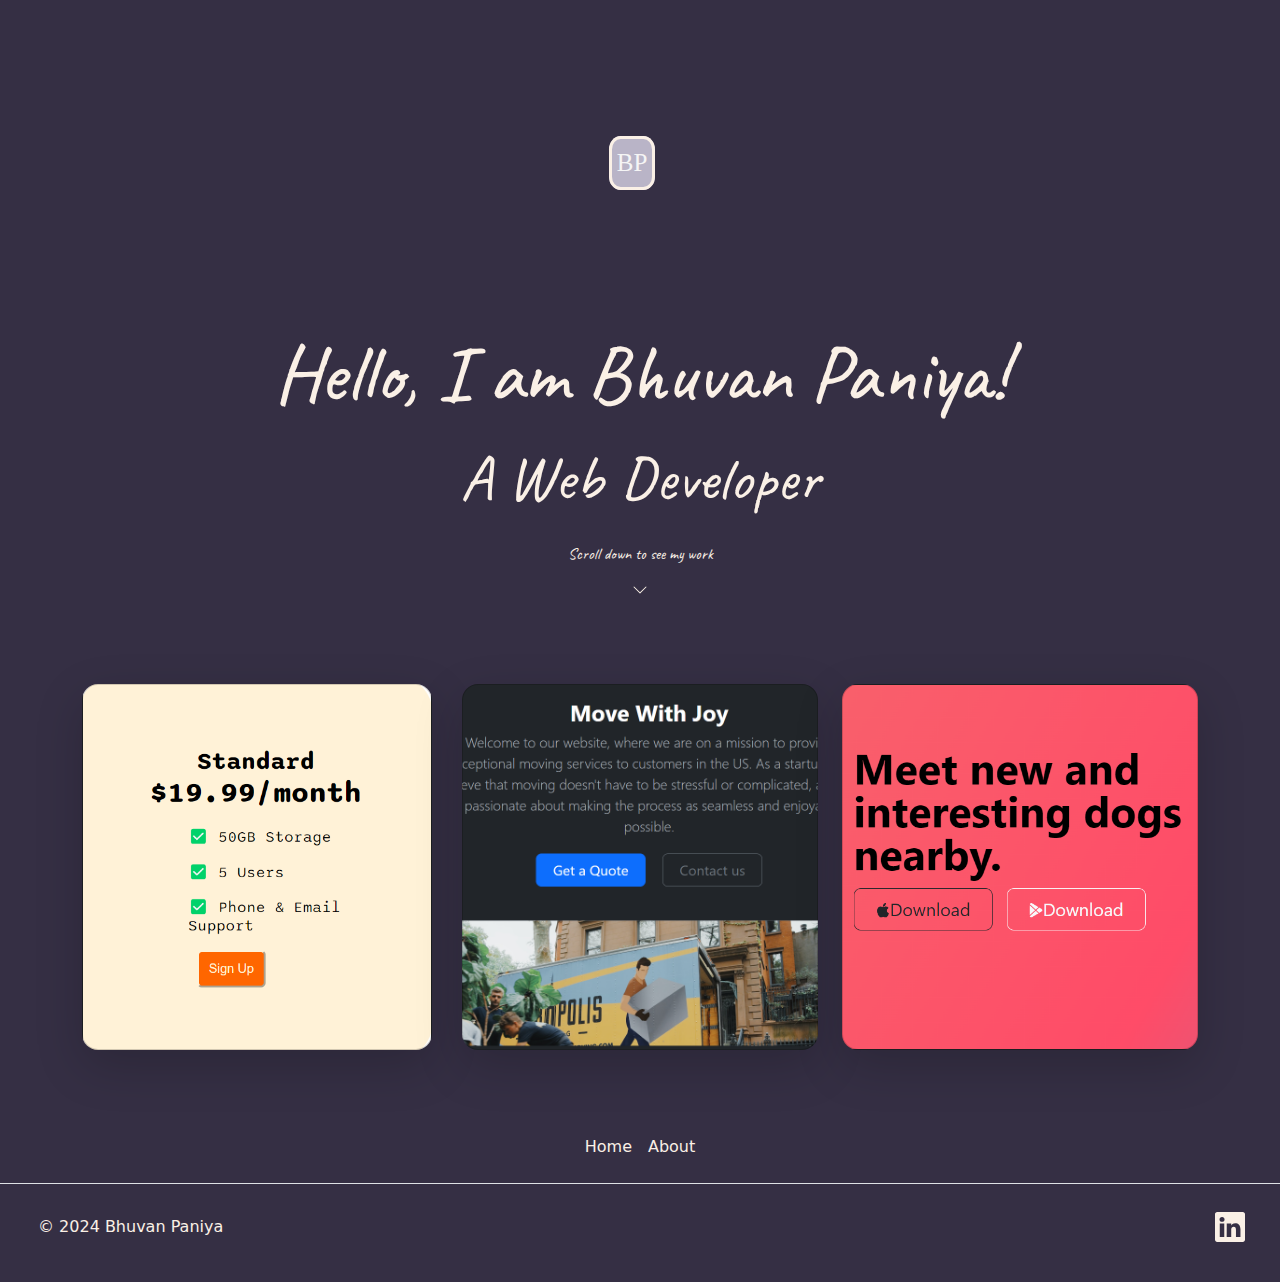
==== index.html @ bb7bafbd "Add files via upload" ====
<!DOCTYPE html>
<html lang="en">
<head>
    <meta charset="UTF-8">
    <meta name="viewport" content="width=device-width, initial-scale=1.0">
    <title>Bhuvan Paniya</title>
    <link rel="preconnect" href="https://fonts.googleapis.com">
<link rel="preconnect" href="https://fonts.gstatic.com" crossorigin>
<link href="https://fonts.googleapis.com/css2?family=Caveat:wght@400..700&family=Open+Sans:ital,wght@0,300..800;1,300..800&display=swap" rel="stylesheet">
<link href="https://cdn.jsdelivr.net/npm/bootstrap@5.3.3/dist/css/bootstrap.min.css" rel="stylesheet" integrity="sha384-QWTKZyjpPEjISv5WaRU9OFeRpok6YctnYmDr5pNlyT2bRjXh0JMhjY6hW+ALEwIH" crossorigin="anonymous">
<link rel="stylesheet" href="style.css">
</head>
<body>
    <section class="shortcuts">
        <nav class="navbar navbar-expand-lg ">
            <div class="container-fluid">
              <a class="navbar-brand" href="./index.html"><strong>BP</strong></a>
             </div>
            </div>
            </nav>
    </section>
    <section class="About">
        <h1>Hello, I am Bhuvan Paniya!</h1>
        <p class="medium">A Web Developer</p>
        <p class="small">Scroll down to see my work</p>
        <svg xmlns="http://www.w3.org/2000/svg" width="16" height="16" fill="currentColor" class="bi bi-chevron-down" viewBox="0 0 16 16">
            <path fill-rule="evenodd" d="M1.646 4.646a.5.5 0 0 1 .708 0L8 10.293l5.646-5.647a.5.5 0 0 1 .708.708l-6 6a.5.5 0 0 1-.708 0l-6-6a.5.5 0 0 1 0-.708"/>
          </svg>
    </section>

    <section class="work">
        <div class="container">
            
            <div class="row row-cols-1 row-cols-lg-3 align-items-stretch g-4 py-5">
                <div class="col">
                    <div class="card card-cover h-100 overflow-hidden text-bg-dark rounded-4 shadow-lg background-image" style="background-image: url('./images/pricing.png'); background-size: cover;background-position: center; background-repeat: no-repeat;">
                <div class="d-flex flex-column h-100 p-5 pb-3 text-white text-shadow-1">
                 <a class="background-image" href="../9.4+Flexbox+Pricing+Table+Project/index.html" aria-label="Go to Example">pricing-project</a>
                </div>
            </div>
        
      </div>

      <div class="col">
        <div class="card card-cover h-100 overflow-hidden text-bg-dark rounded-4 shadow-lg" style="background-image: url('./images/move-it.png'); background-size: cover; background-position: center; background-repeat: no-repeat;">
          <div class="d-flex flex-column h-100 p-5 pb-3 text-white text-shadow-1">
            <a class="Move-it-Project" href="../11.2+Bootstrap+Components/11.2 Bootstrap Components/index.html">Move-it-Project</a>
          </div>
        </div>
      </div>

      <div class="col">
       <div class="card card-cover h-100 overflow-hidden text-bg-dark rounded-4 shadow-lg" style="background-image: url('./images/tin-dog.png');background-size: cover;background-position: center; background-repeat: no-repeat;">
          <div class="d-flex flex-column h-100 p-5 pb-3 text-shadow-1">
            <a class="TinDog-Project" href="../11.3+TinDog+Project/11.3 TinDog Project/index.html">TinDog-Project</a>
            </div>
        </div>
      </div>
    </div>
</div>
</section>
<script src="https://cdn.jsdelivr.net/npm/bootstrap@5.3.3/dist/js/bootstrap.bundle.min.js" integrity="sha384-YvpcrYf0tY3lHB60NNkmXc5s9fDVZLESaAA55NDzOxhy9GkcIdslK1eN7N6jIeHz" crossorigin="anonymous"></script>
</body>
<section class="links">
    <ul class="nav justify-content-center border-bottom py-3 mb-3">
        <li class="nav-item"><a href="./index.html" class="nav-link px-2 text-body-secondary">Home</a></li>
        <li class="nav-item"><a href="./about.html" class="nav-link px-2 text-body-secondary">About</a></li>
      </ul>
      <footer class="d-flex flex-wrap justify-content-between align-items-center py-1 my-4">
        <div class="col-md-4 d-flex align-items-center">
          <a href="/" class="mb-3 me-2 mb-md-0 text-body-secondary text-decoration-none lh-1">
            <svg class="bi" width="30" height="24"><use xlink:href="#bootstrap"></use></svg>
          </a>
          <span class="mb-3 mb-md-0 text-body-secondary">© 2024 Bhuvan Paniya</span>
        </div>
    
        <ul class="nav col-md-4 justify-content-end list-unstyled d-flex">
            <li class="ms-3"><a class="text-body-secondary " href="https://www.linkedin.com/in/bhuvan-paniya-076539249/"><svg xmlns="http://www.w3.org/2000/svg" width="100" height="30" fill="currentColor" class="bi bi-linkedin" viewBox="0 0 16 16">
              <path d="M0 1.146C0 .513.526 0 1.175 0h13.65C15.474 0 16 .513 16 1.146v13.708c0 .633-.526 1.146-1.175 1.146H1.175C.526 16 0 15.487 0 14.854zm4.943 12.248V6.169H2.542v7.225zm-1.2-8.212c.837 0 1.358-.554 1.358-1.248-.015-.709-.52-1.248-1.342-1.248S2.4 3.226 2.4 3.934c0 .694.521 1.248 1.327 1.248zm4.908 8.212V9.359c0-.216.016-.432.08-.586.173-.431.568-.878 1.232-.878.869 0 1.216.662 1.216 1.634v3.865h2.401V9.25c0-2.22-1.184-3.252-2.764-3.252-1.274 0-1.845.7-2.165 1.193v.025h-.016l.016-.025V6.169h-2.4c.03.678 0 7.225 0 7.225z"/></svg></a></li>
          </ul>
      </footer>
    </section>
</html>
---- style.css ----
.shortcuts{
    background-color: #352F44;
    display: flex;
    justify-content: center;
    align-items: center;
    padding: 10%;
}

.navbar-brand{
    padding: 8px;
    background-color: #B9B4C7;
    border-radius: 25%;
    color: whitesmoke;
    box-shadow: inset 0 0 0 3px #FAF0E6;
    
}
.navbar-brand strong{
    font-weight: lighter;
    font-size: 25px;
    font-family: Georgia, 'Times New Roman', Times, serif;
}
.About{
    background-color: #352F44;
    display: flex;
    justify-content: center;
    align-items: center;
    flex-direction: column;
    color: #FAF0E6;
    font-family: "Caveat", system-ui;
    h1{
        font-size: 80px;
    }
    .medium{
        font-size: 4rem;
    }
}
.small{
    font-size: 1rem;
}
@keyframes bounce {
    0%, 20%, 50%, 80%, 100% {
      transform: translateY(0);
    }
    40% {
      transform: translateY(-5px); /* Move up */
    }
    60% {
      transform: translateY(-10px); /* Move down slightly */
    }
  }
  .bi-chevron-down{
    animation: bounce 2s infinite;
  }
  .work{
    background-color: #352F44;
    padding-top: 3%;
  }
  .style{
    height: 10px;
  }
  .background-image{
    height: 300px;
    width: 350px;
    text-decoration: none;
    color: transparent;
  }
  .Move-it-Project{
    height: 300px;
    width: 350px;
    text-decoration: none;
    color: transparent;
  }
  .TinDog-Project{
    height: 300px;
    width: 350px;
    text-decoration: none;
    color: transparent;
  }
.about-me{
    display: flex;
    flex-direction: column;
    justify-content: center;
    align-items: center;
    background-color: #352F44;
    color: #FAF0E6;
    font-family: Georgia, 'Times New Roman', Times, serif;
    padding-top: 0;
}
.One{
    display: flex;
    justify-content: center;
    align-items: center;
    padding-top: 0;
}
.two{
    padding-top: 3%;
}
.three{
    padding-top: 3%;
}

/* Custom background color for the footer section */
.links {
    background-color: #352F44; /* Dark background color for the footer */
    padding: 1% 0; /* Padding around the footer section */
}
.links .nav-link {
    color: #FAF0E6 !important;
}
.links .text-body-secondary {
    color: #FAF0E6 !important;
}
.links .nav a svg {
    fill: #FAF0E6 !important;
}
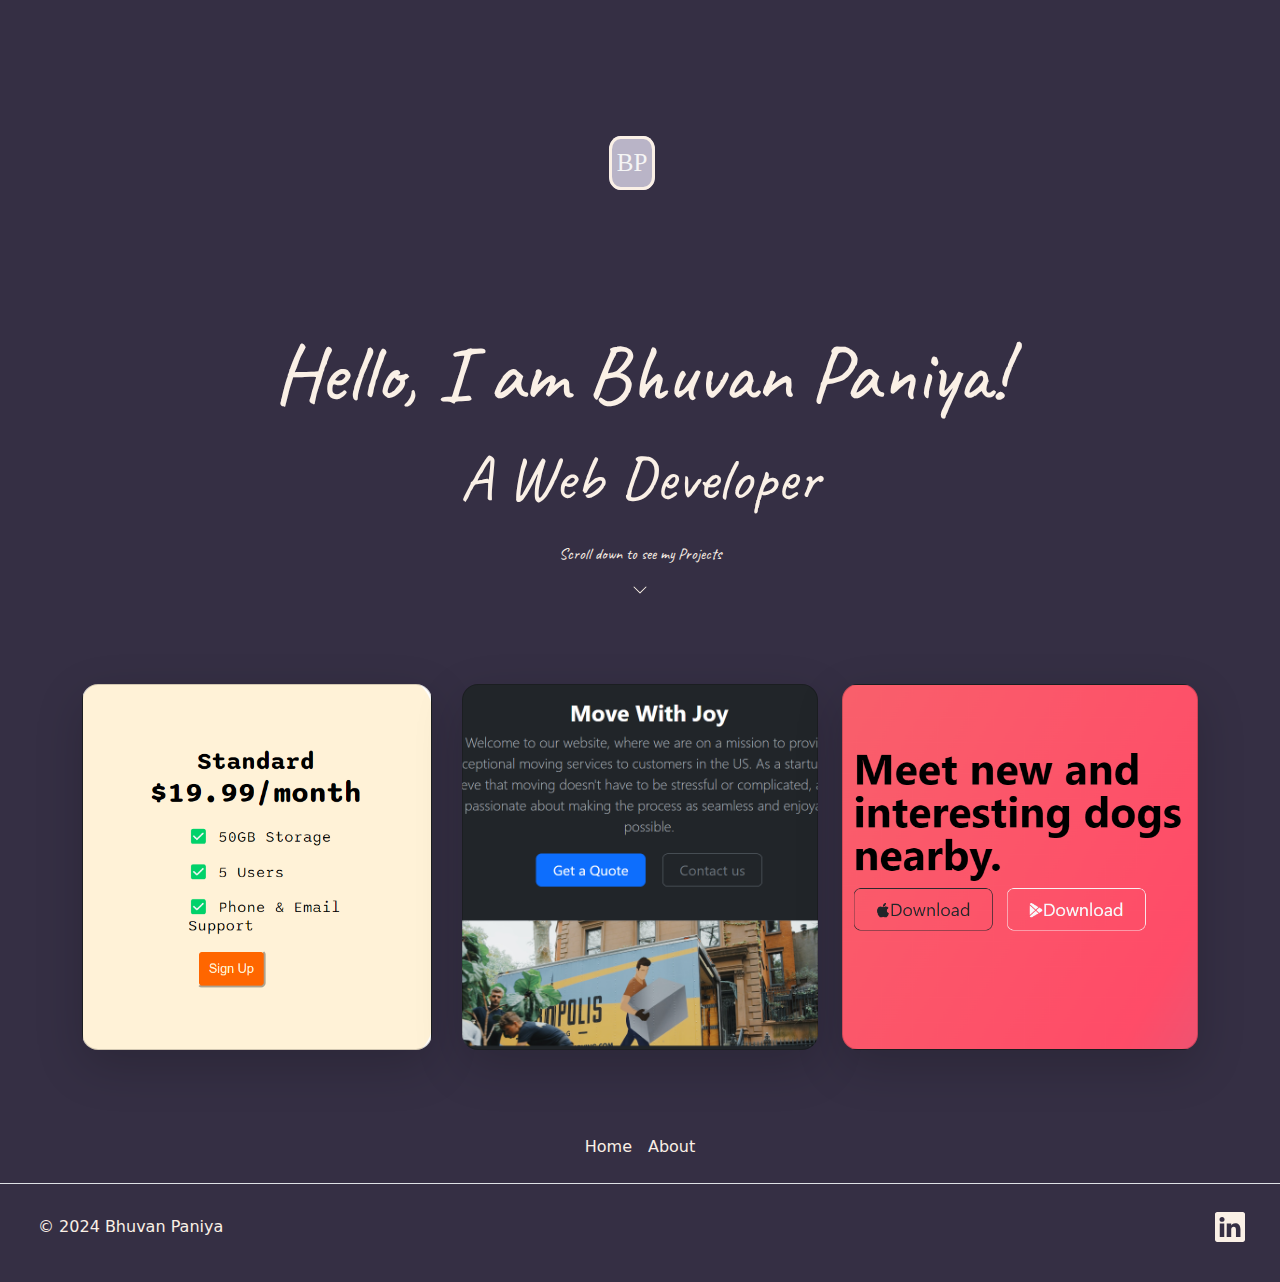
==== commit b770ca77: "Update index.html" ====
--- a/index.html
+++ b/index.html
@@ -22,7 +22,7 @@
     <section class="About">
         <h1>Hello, I am Bhuvan Paniya!</h1>
         <p class="medium">A Web Developer</p>
-        <p class="small">Scroll down to see my work</p>
+        <p class="small">Scroll down to see my Projects</p>
         <svg xmlns="http://www.w3.org/2000/svg" width="16" height="16" fill="currentColor" class="bi bi-chevron-down" viewBox="0 0 16 16">
             <path fill-rule="evenodd" d="M1.646 4.646a.5.5 0 0 1 .708 0L8 10.293l5.646-5.647a.5.5 0 0 1 .708.708l-6 6a.5.5 0 0 1-.708 0l-6-6a.5.5 0 0 1 0-.708"/>
           </svg>
@@ -80,4 +80,4 @@
           </ul>
       </footer>
     </section>
-</html>+</html>
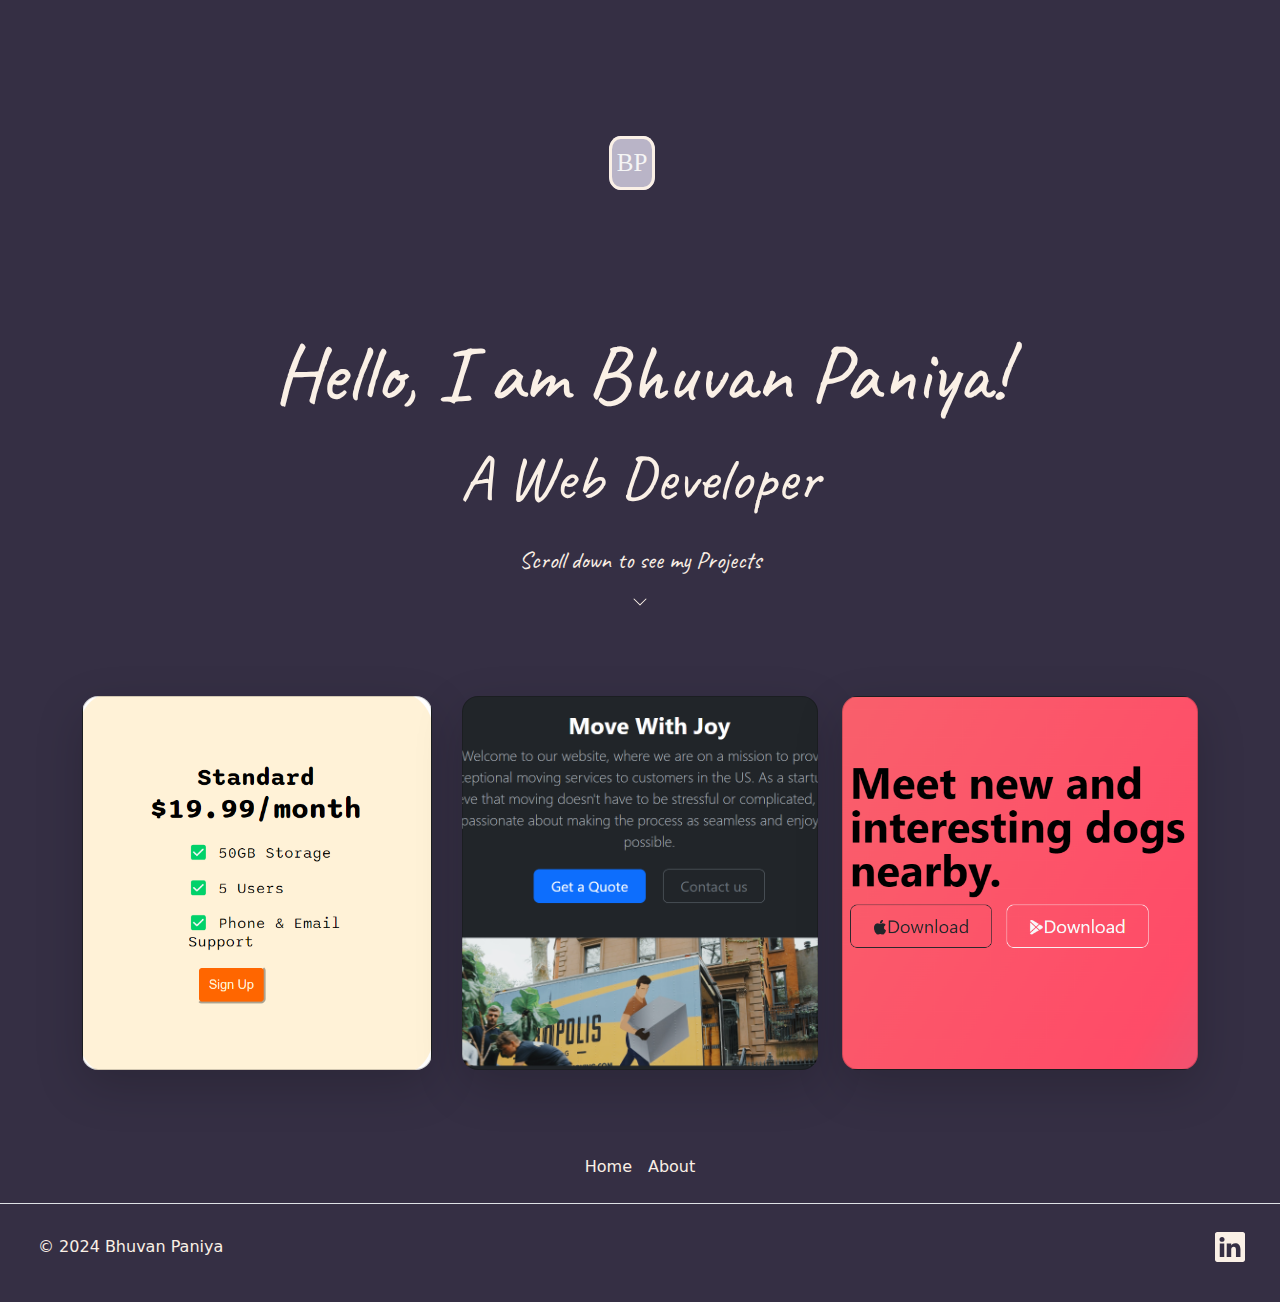
==== commit 9a7cdd92: "Update index.html" ====
--- a/index.html
+++ b/index.html
@@ -34,7 +34,7 @@
             <div class="row row-cols-1 row-cols-lg-3 align-items-stretch g-4 py-5">
                 <div class="col">
                     <div class="card card-cover h-100 overflow-hidden text-bg-dark rounded-4 shadow-lg background-image" style="background-image: url('./images/pricing.png'); background-size: cover;background-position: center; background-repeat: no-repeat;">
-                <div class="d-flex flex-column h-100 p-5 pb-3 text-white text-shadow-1">
+                <div class="d-flex flex-column h-100 p-5 pb-4 text-white text-shadow-1">
                  <a class="background-image" href="../9.4+Flexbox+Pricing+Table+Project/index.html" aria-label="Go to Example">pricing-project</a>
                 </div>
             </div>
@@ -43,7 +43,7 @@
 
       <div class="col">
         <div class="card card-cover h-100 overflow-hidden text-bg-dark rounded-4 shadow-lg" style="background-image: url('./images/move-it.png'); background-size: cover; background-position: center; background-repeat: no-repeat;">
-          <div class="d-flex flex-column h-100 p-5 pb-3 text-white text-shadow-1">
+          <div class="d-flex flex-column h-100 p-5 pb-4 text-white text-shadow-1">
             <a class="Move-it-Project" href="../11.2+Bootstrap+Components/11.2 Bootstrap Components/index.html">Move-it-Project</a>
           </div>
         </div>
@@ -51,7 +51,7 @@
 
       <div class="col">
        <div class="card card-cover h-100 overflow-hidden text-bg-dark rounded-4 shadow-lg" style="background-image: url('./images/tin-dog.png');background-size: cover;background-position: center; background-repeat: no-repeat;">
-          <div class="d-flex flex-column h-100 p-5 pb-3 text-shadow-1">
+          <div class="d-flex flex-column h-100 p-5 pb-4 text-shadow-1">
             <a class="TinDog-Project" href="../11.3+TinDog+Project/11.3 TinDog Project/index.html">TinDog-Project</a>
             </div>
         </div>
--- a/style.css
+++ b/style.css
@@ -35,7 +35,7 @@
     }
 }
 .small{
-    font-size: 1rem;
+    font-size: 1.5rem;
 }
 @keyframes bounce {
     0%, 20%, 50%, 80%, 100% {
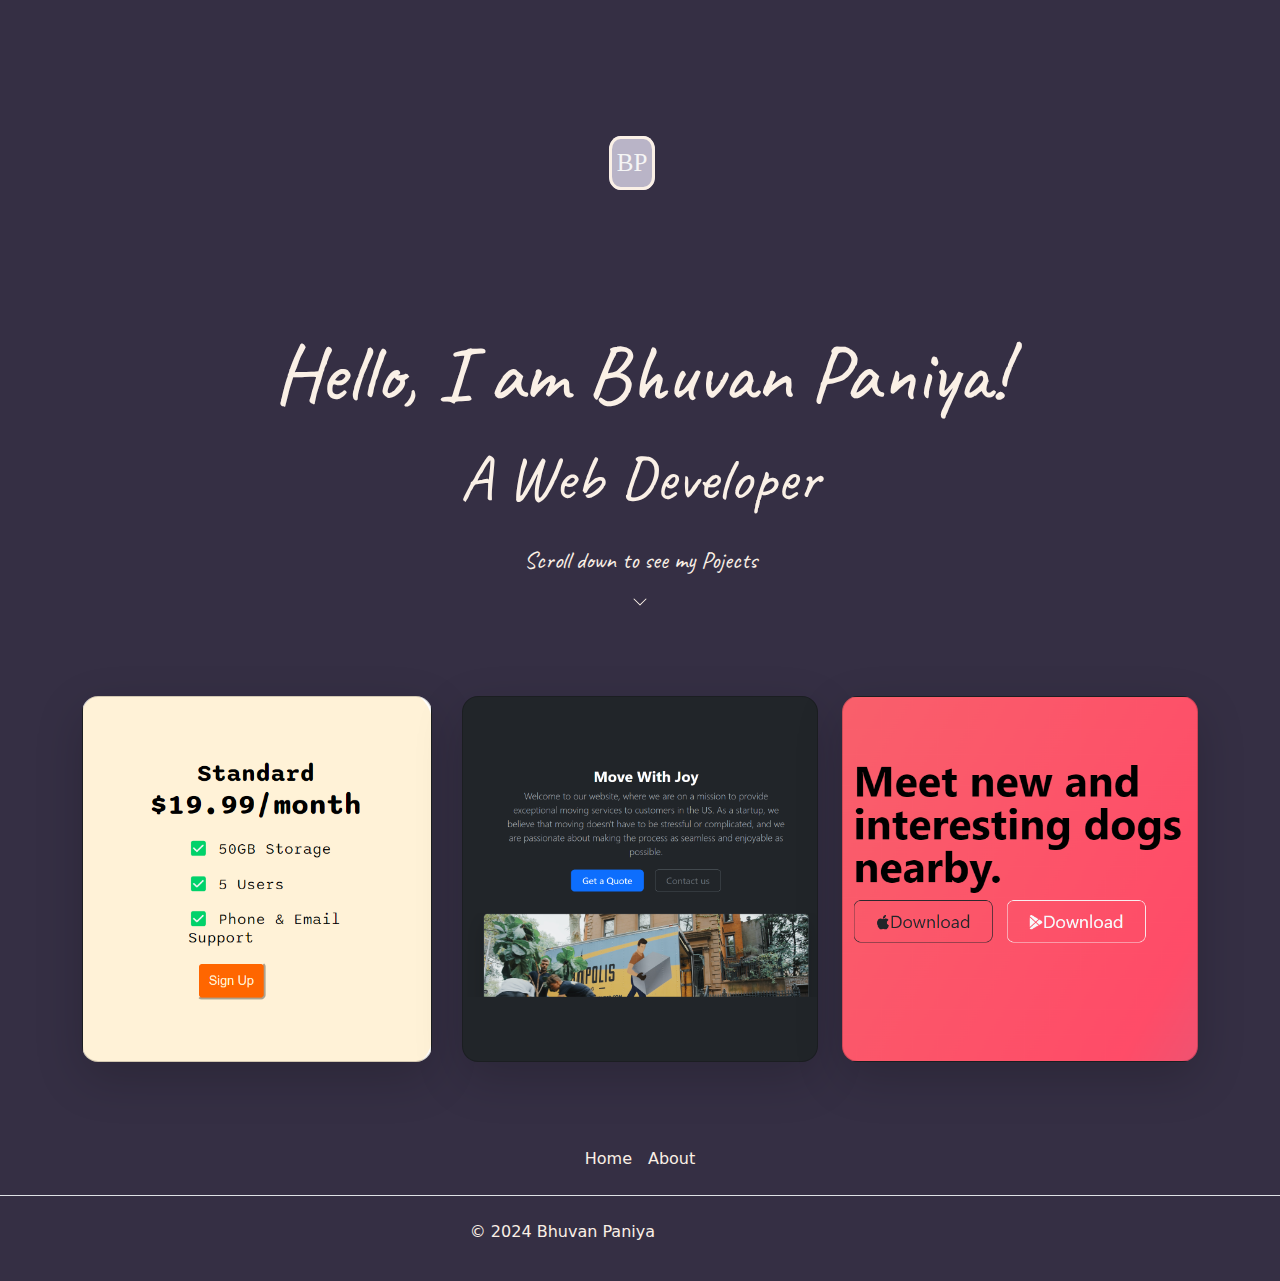
==== commit c6100c09: "Update index.html" ====
--- a/index.html
+++ b/index.html
@@ -22,7 +22,7 @@
     <section class="About">
         <h1>Hello, I am Bhuvan Paniya!</h1>
         <p class="medium">A Web Developer</p>
-        <p class="small">Scroll down to see my Projects</p>
+        <p class="small">Scroll down to see my Pojects</p>
         <svg xmlns="http://www.w3.org/2000/svg" width="16" height="16" fill="currentColor" class="bi bi-chevron-down" viewBox="0 0 16 16">
             <path fill-rule="evenodd" d="M1.646 4.646a.5.5 0 0 1 .708 0L8 10.293l5.646-5.647a.5.5 0 0 1 .708.708l-6 6a.5.5 0 0 1-.708 0l-6-6a.5.5 0 0 1 0-.708"/>
           </svg>
@@ -31,28 +31,25 @@
     <section class="work">
         <div class="container">
             
-            <div class="row row-cols-1 row-cols-lg-3 align-items-stretch g-4 py-5">
+            <div class="row row-cols-1 row-cols-lg-3 align-items-stretch g-4 py-5 pricing-project">
                 <div class="col">
                     <div class="card card-cover h-100 overflow-hidden text-bg-dark rounded-4 shadow-lg background-image" style="background-image: url('./images/pricing.png'); background-size: cover;background-position: center; background-repeat: no-repeat;">
-                <div class="d-flex flex-column h-100 p-5 pb-4 text-white text-shadow-1">
-                 <a class="background-image" href="../9.4+Flexbox+Pricing+Table+Project/index.html" aria-label="Go to Example">pricing-project</a>
-                </div>
-            </div>
-        
-      </div>
-
-      <div class="col">
-        <div class="card card-cover h-100 overflow-hidden text-bg-dark rounded-4 shadow-lg" style="background-image: url('./images/move-it.png'); background-size: cover; background-position: center; background-repeat: no-repeat;">
-          <div class="d-flex flex-column h-100 p-5 pb-4 text-white text-shadow-1">
-            <a class="Move-it-Project" href="../11.2+Bootstrap+Components/11.2 Bootstrap Components/index.html">Move-it-Project</a>
-          </div>
-        </div>
-      </div>
-
-      <div class="col">
+                      <div class="d-flex flex-column h-100 p-5 pb-3 text-white text-shadow-1">
+                        <a class="background-image" target="_blank" href="../9.4+Flexbox+Pricing+Table+Project/index.html" aria-label="Go to Example">pricing-project</a>
+                      </div>
+                    </div>
+                  </div>
+                  <div class="col">
+                    <div class="card card-cover h-100 overflow-hidden text-bg-dark rounded-4 shadow-lg" style="background-image: url('./images/move-it.png'); background-size: 100%; background-position: center; background-repeat: no-repeat;">
+                      <div class="d-flex flex-column h-100 p-5 pb-3 text-white text-shadow-1">
+                        <a class="Move-it-Project" target="_blank" href="../11.2+Bootstrap+Components/11.2 Bootstrap Components/index.html">Move-it-Project</a>
+                      </div>
+                    </div>
+                  </div>
+                  <div class="col">
        <div class="card card-cover h-100 overflow-hidden text-bg-dark rounded-4 shadow-lg" style="background-image: url('./images/tin-dog.png');background-size: cover;background-position: center; background-repeat: no-repeat;">
-          <div class="d-flex flex-column h-100 p-5 pb-4 text-shadow-1">
-            <a class="TinDog-Project" href="../11.3+TinDog+Project/11.3 TinDog Project/index.html">TinDog-Project</a>
+          <div class="d-flex flex-column h-100 p-5 pb-3 text-shadow-1">
+            <a class="TinDog-Project" target="_blank"  href="../11.3+TinDog+Project/11.3 TinDog Project/index.html">TinDog-Project</a>
             </div>
         </div>
       </div>
@@ -66,18 +63,13 @@
         <li class="nav-item"><a href="./index.html" class="nav-link px-2 text-body-secondary">Home</a></li>
         <li class="nav-item"><a href="./about.html" class="nav-link px-2 text-body-secondary">About</a></li>
       </ul>
-      <footer class="d-flex flex-wrap justify-content-between align-items-center py-1 my-4">
-        <div class="col-md-4 d-flex align-items-center">
+      <footer class=" my-4">
+        <div class="col-md-4 ">
           <a href="/" class="mb-3 me-2 mb-md-0 text-body-secondary text-decoration-none lh-1">
             <svg class="bi" width="30" height="24"><use xlink:href="#bootstrap"></use></svg>
           </a>
           <span class="mb-3 mb-md-0 text-body-secondary">© 2024 Bhuvan Paniya</span>
         </div>
-    
-        <ul class="nav col-md-4 justify-content-end list-unstyled d-flex">
-            <li class="ms-3"><a class="text-body-secondary " href="https://www.linkedin.com/in/bhuvan-paniya-076539249/"><svg xmlns="http://www.w3.org/2000/svg" width="100" height="30" fill="currentColor" class="bi bi-linkedin" viewBox="0 0 16 16">
-              <path d="M0 1.146C0 .513.526 0 1.175 0h13.65C15.474 0 16 .513 16 1.146v13.708c0 .633-.526 1.146-1.175 1.146H1.175C.526 16 0 15.487 0 14.854zm4.943 12.248V6.169H2.542v7.225zm-1.2-8.212c.837 0 1.358-.554 1.358-1.248-.015-.709-.52-1.248-1.342-1.248S2.4 3.226 2.4 3.934c0 .694.521 1.248 1.327 1.248zm4.908 8.212V9.359c0-.216.016-.432.08-.586.173-.431.568-.878 1.232-.878.869 0 1.216.662 1.216 1.634v3.865h2.401V9.25c0-2.22-1.184-3.252-2.764-3.252-1.274 0-1.845.7-2.165 1.193v.025h-.016l.016-.025V6.169h-2.4c.03.678 0 7.225 0 7.225z"/></svg></a></li>
-          </ul>
       </footer>
     </section>
 </html>
--- a/style.css
+++ b/style.css
@@ -113,3 +113,20 @@
 .links .nav a svg {
     fill: #FAF0E6 !important;
 }
+
+@media (max-width: 900px) {
+  /* .container{
+    padding: 60px;
+  } */
+  h1{
+    margin-left: 100px;
+  }
+  .pricing-project{
+    padding: 30px;
+  }
+}
+
+footer{
+  display: flex;
+  justify-content: center;
+}
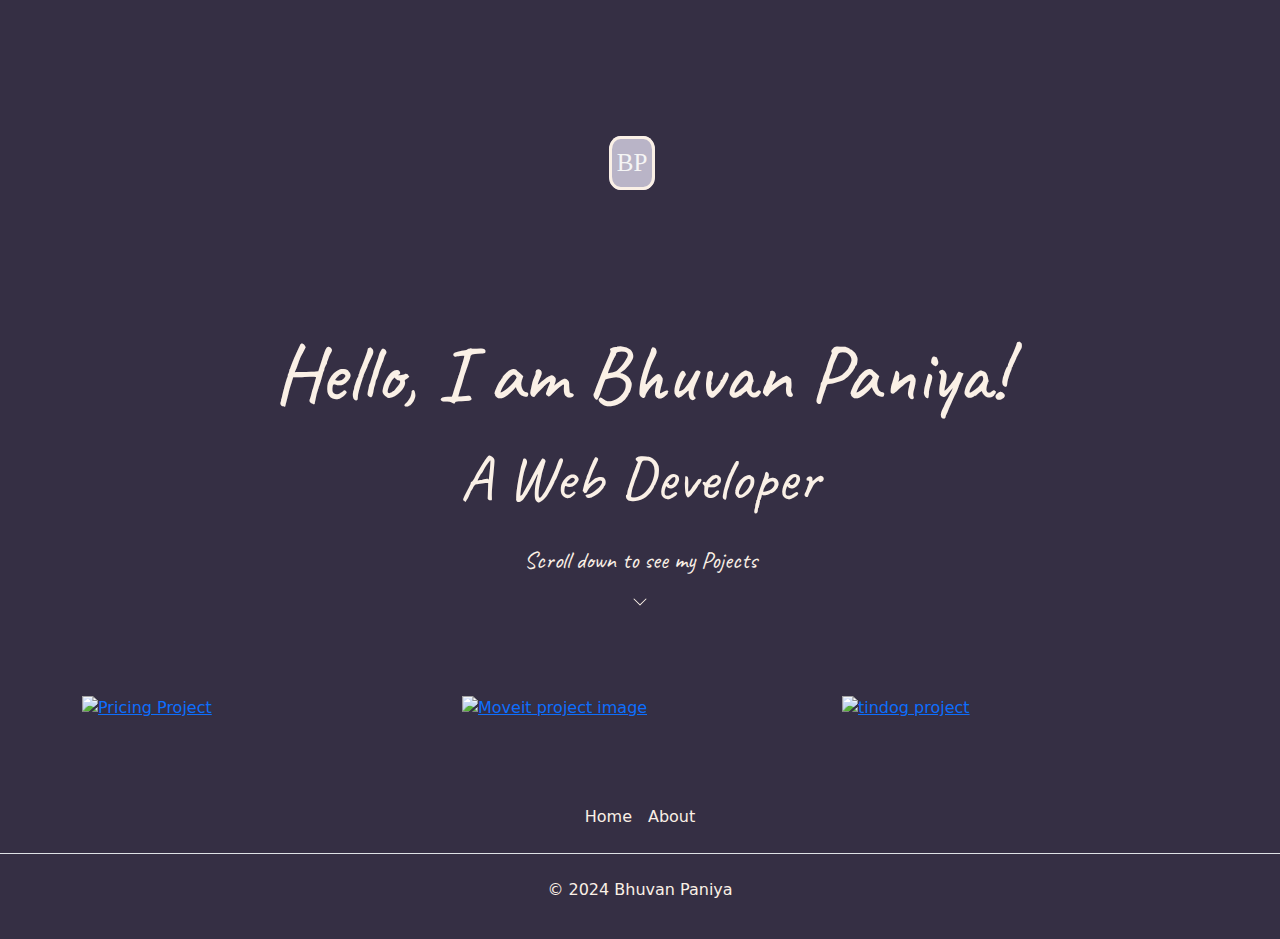
==== commit 9e292a5b: "Update index.html" ====
--- a/index.html
+++ b/index.html
@@ -31,27 +31,18 @@
     <section class="work">
         <div class="container">
             
-            <div class="row row-cols-1 row-cols-lg-3 align-items-stretch g-4 py-5 pricing-project">
+            <div class="row row-cols-1 row-cols-lg-3 align-items-stretch g-4 py-5">
                 <div class="col">
-                    <div class="card card-cover h-100 overflow-hidden text-bg-dark rounded-4 shadow-lg background-image" style="background-image: url('./images/pricing.png'); background-size: cover;background-position: center; background-repeat: no-repeat;">
-                      <div class="d-flex flex-column h-100 p-5 pb-3 text-white text-shadow-1">
-                        <a class="background-image" target="_blank" href="../9.4+Flexbox+Pricing+Table+Project/index.html" aria-label="Go to Example">pricing-project</a>
-                      </div>
-                    </div>
+                    <a href="../9.4+Flexbox+Pricing+Table+Project/index.html" target="_main" class="pricing-project"><img src="./images/SVG/pricing-project.svg" alt="Pricing Project" class="project-iamge"></a>
                   </div>
                   <div class="col">
-                    <div class="card card-cover h-100 overflow-hidden text-bg-dark rounded-4 shadow-lg" style="background-image: url('./images/move-it.png'); background-size: 100%; background-position: center; background-repeat: no-repeat;">
-                      <div class="d-flex flex-column h-100 p-5 pb-3 text-white text-shadow-1">
-                        <a class="Move-it-Project" target="_blank" href="../11.2+Bootstrap+Components/11.2 Bootstrap Components/index.html">Move-it-Project</a>
-                      </div>
+                    <a href="../11.2+Bootstrap+Components/11.2 Bootstrap Components/index.html"><img src="./images/SVG/move-it.svg" alt="Moveit project image" class="project-iamge"></a>
                     </div>
-                  </div>
-                  <div class="col">
-       <div class="card card-cover h-100 overflow-hidden text-bg-dark rounded-4 shadow-lg" style="background-image: url('./images/tin-dog.png');background-size: cover;background-position: center; background-repeat: no-repeat;">
-          <div class="d-flex flex-column h-100 p-5 pb-3 text-shadow-1">
-            <a class="TinDog-Project" target="_blank"  href="../11.3+TinDog+Project/11.3 TinDog Project/index.html">TinDog-Project</a>
-            </div>
-        </div>
+                    <div class="col">
+                      <a href="../11.3+TinDog+Project/11.3 TinDog Project/index.html" ><img src="./images/SVG/tindog.svg" alt="tindog project" class="project-iamge"></a>
+                     </div>
+                </div>
+                 
       </div>
     </div>
 </div>
@@ -62,14 +53,9 @@
     <ul class="nav justify-content-center border-bottom py-3 mb-3">
         <li class="nav-item"><a href="./index.html" class="nav-link px-2 text-body-secondary">Home</a></li>
         <li class="nav-item"><a href="./about.html" class="nav-link px-2 text-body-secondary">About</a></li>
-      </ul>
-      <footer class=" my-4">
-        <div class="col-md-4 ">
-          <a href="/" class="mb-3 me-2 mb-md-0 text-body-secondary text-decoration-none lh-1">
-            <svg class="bi" width="30" height="24"><use xlink:href="#bootstrap"></use></svg>
-          </a>
-          <span class="mb-3 mb-md-0 text-body-secondary">© 2024 Bhuvan Paniya</span>
-        </div>
+    </ul>
+      <footer class="my-4">
+        <span class="mb-3 mb-md-0 text-body-secondary">© 2024 Bhuvan Paniya</span>
       </footer>
-    </section>
+</section>
 </html>
--- a/style.css
+++ b/style.css
@@ -122,8 +122,12 @@
     margin-left: 100px;
   }
   .pricing-project{
-    padding: 30px;
+    padding: 40px;
   }
+    .About{
+        padding-top: 10px;
+        padding-bottom: 10px;
+    }
 }
 
 footer{
